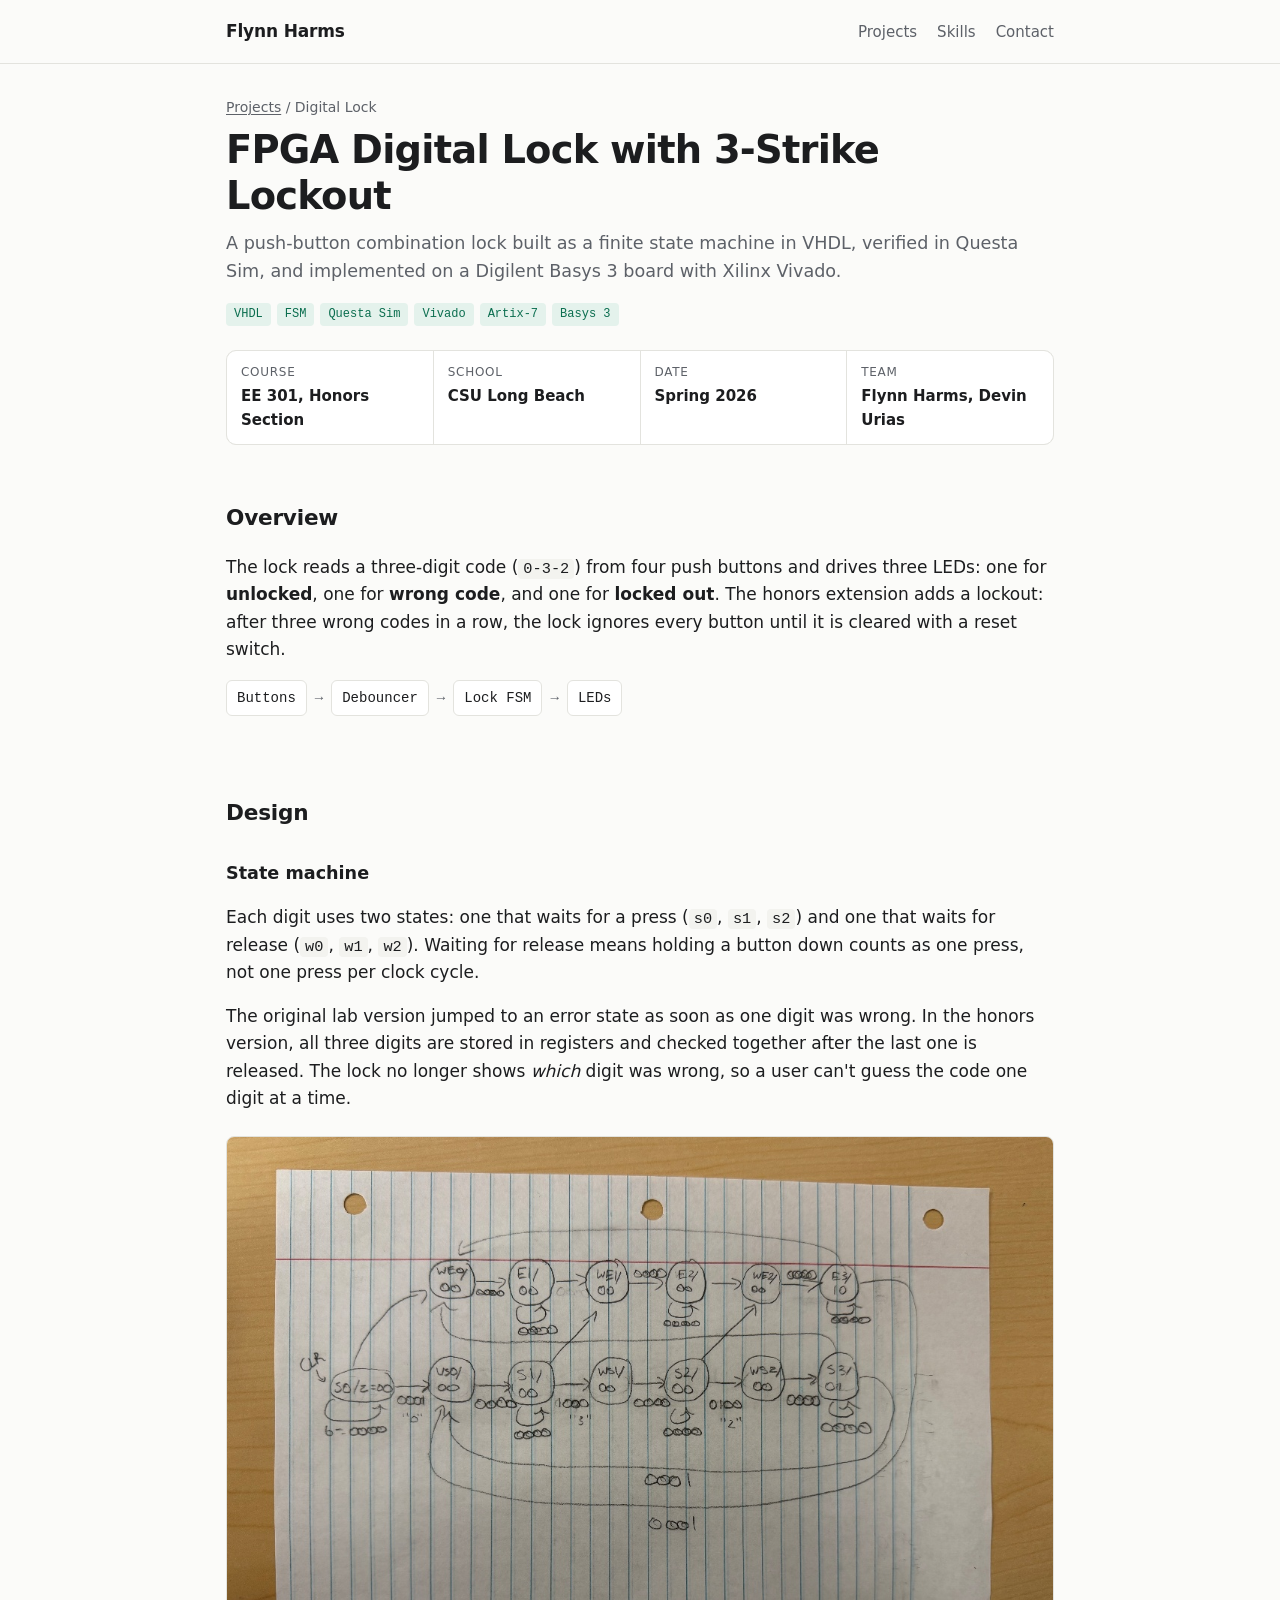
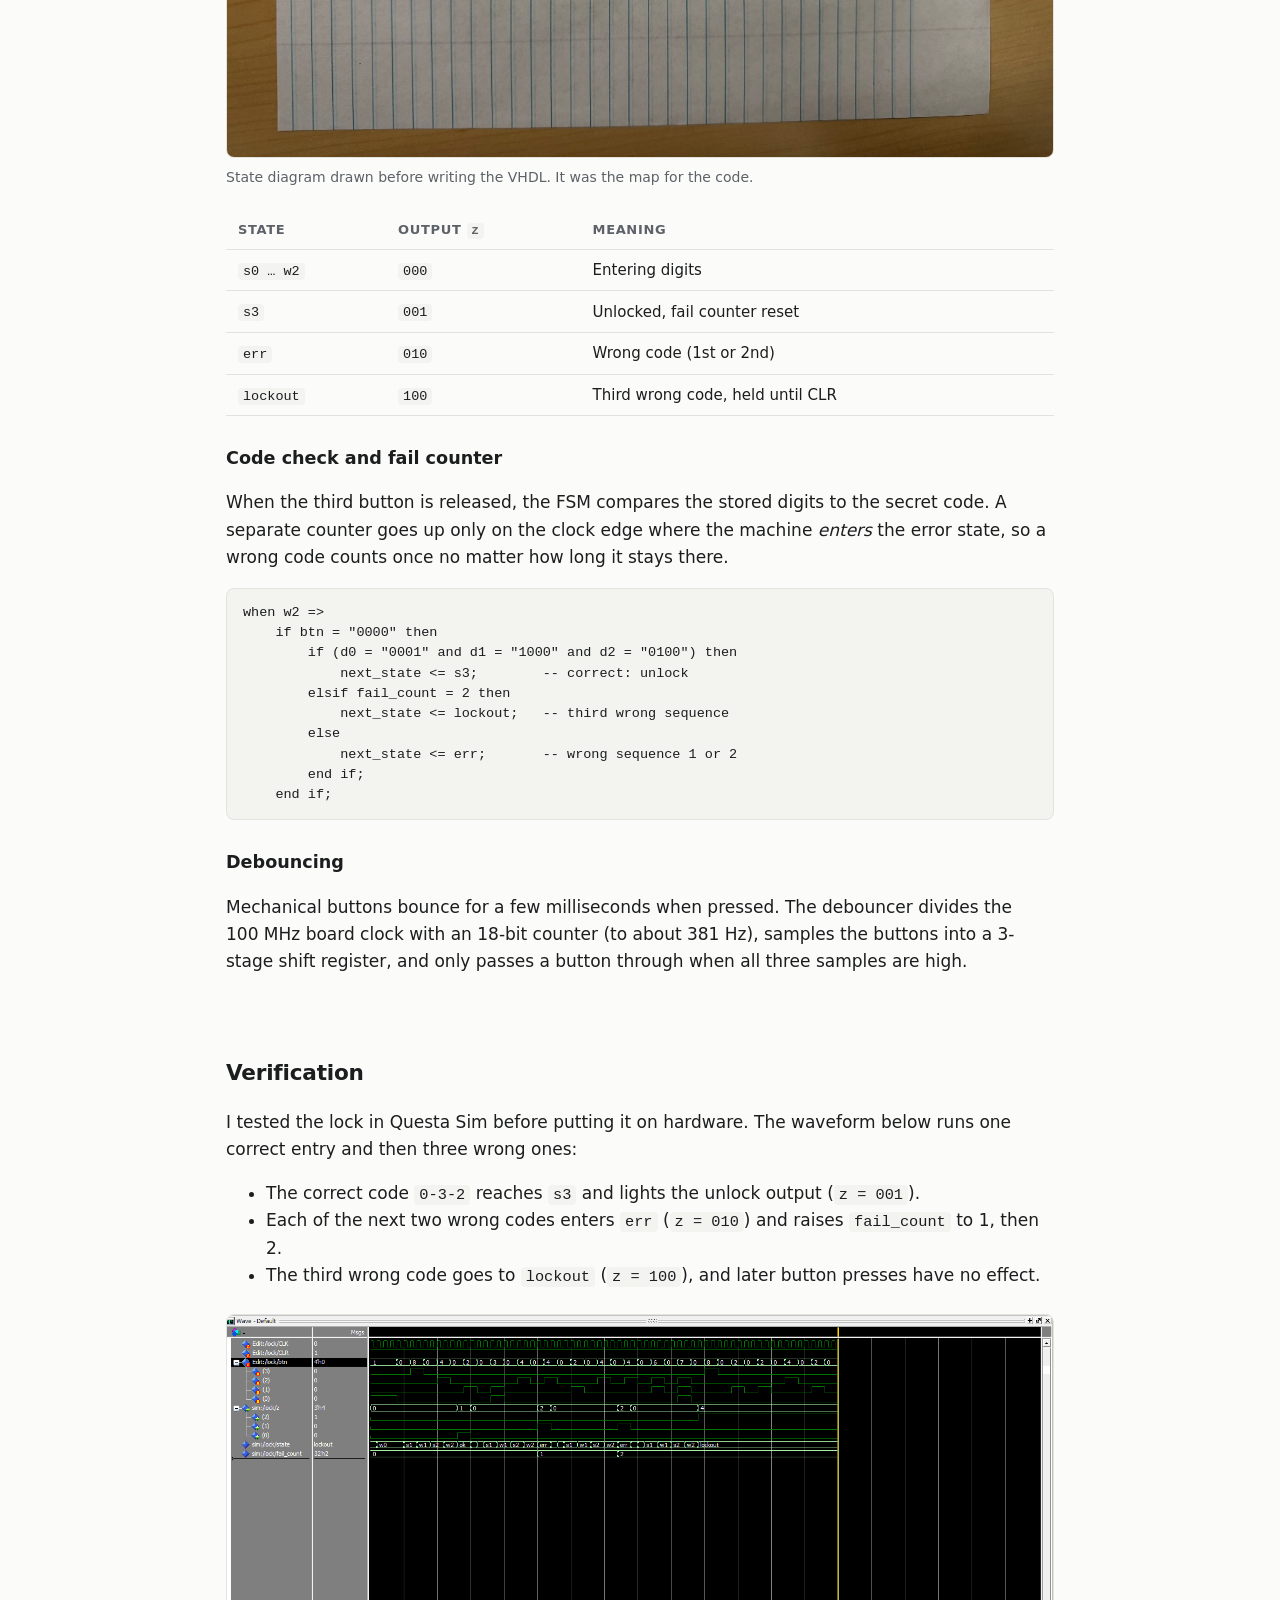
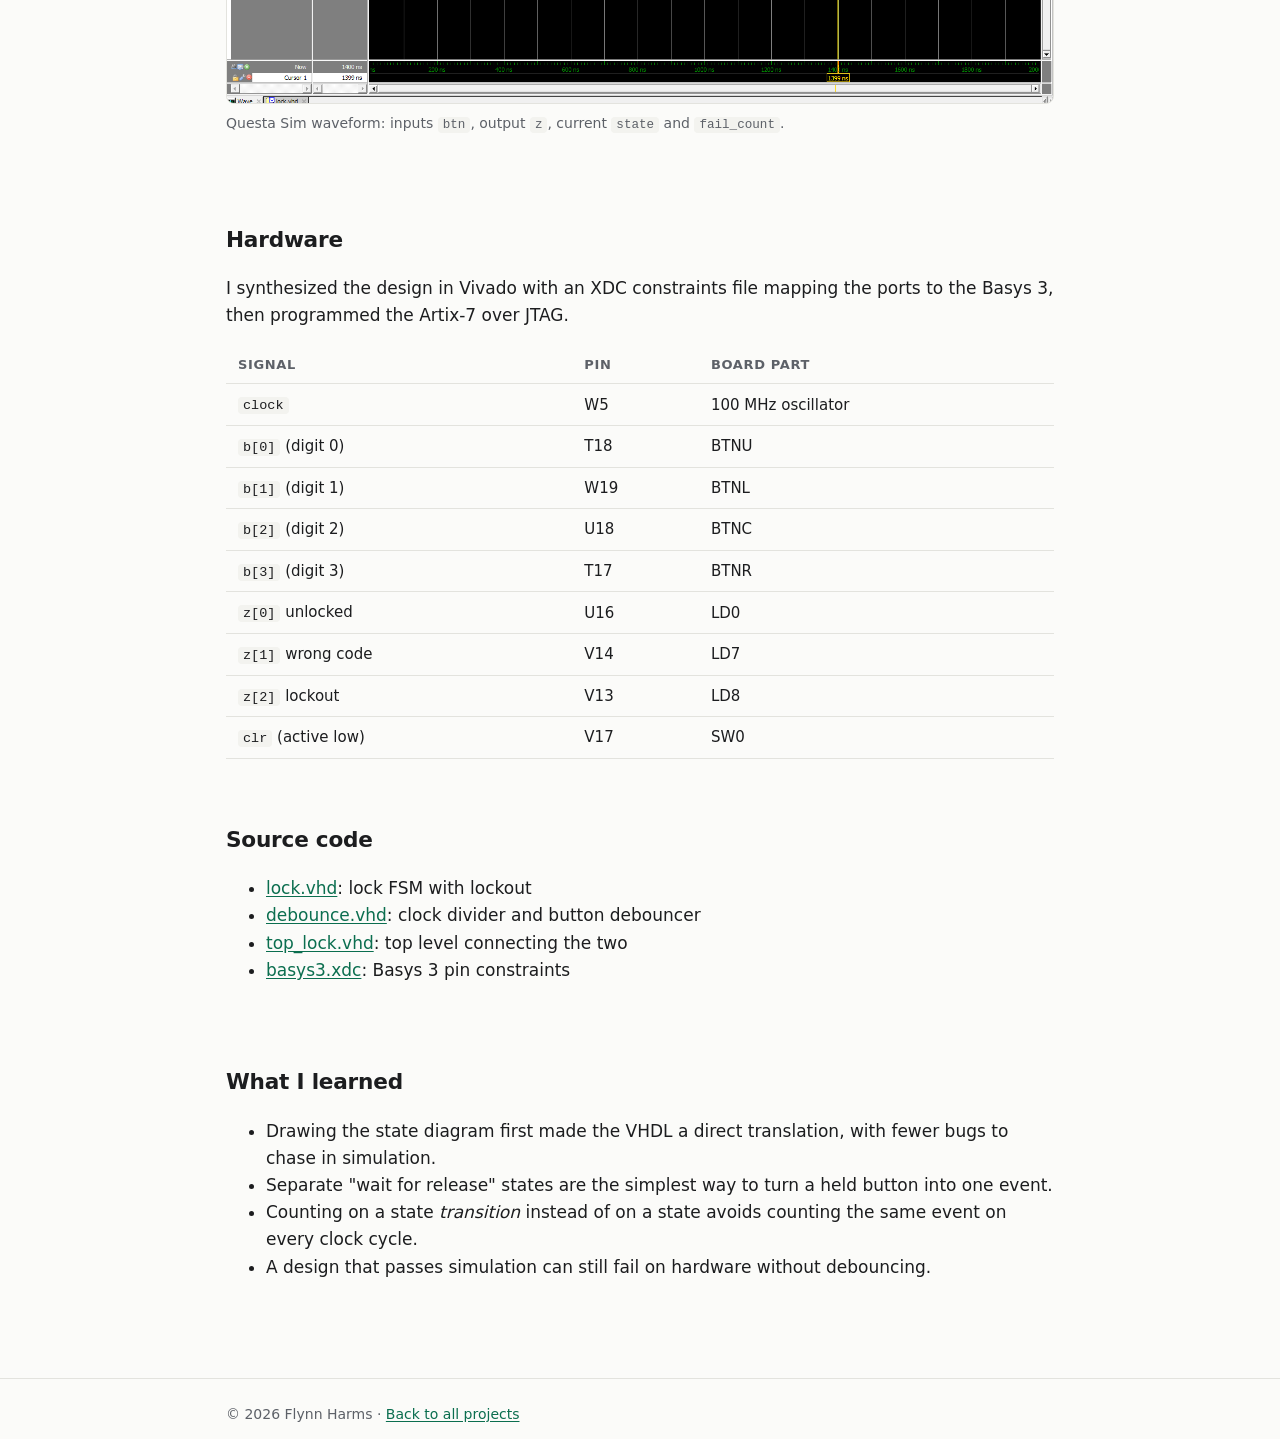
==== projects/digital-lock/index.html @ 10660e9b "Add portfolio site with FPGA digital lock project Static HTML/CSS site for GitHub Pages: home page w" ====
<!doctype html>
<html lang="en">
<head>
  <meta charset="utf-8">
  <meta name="viewport" content="width=device-width, initial-scale=1">
  <title>FPGA Digital Lock | Flynn Harms</title>
  <meta name="description" content="A VHDL combination-lock state machine with a three-strike lockout, simulated in Questa Sim and implemented on a Basys 3 Artix-7 FPGA.">
  <link rel="stylesheet" href="../../assets/style.css">
</head>
<body>
  <header class="site-header">
    <div class="wrap">
      <a class="brand" href="../../">Flynn Harms</a>
      <nav class="nav">
        <a href="../../#projects">Projects</a>
        <a href="../../#skills">Skills</a>
        <a href="../../#contact">Contact</a>
      </nav>
    </div>
  </header>

  <main class="wrap">
    <p class="breadcrumb"><a href="../../#projects">Projects</a> / Digital Lock</p>
    <h1 class="project-title">FPGA Digital Lock with 3-Strike Lockout</h1>
    <p class="lede">
      A push-button combination lock built as a finite state machine in VHDL,
      verified in Questa Sim, and implemented on a Digilent Basys 3 board with Xilinx Vivado.
    </p>
    <ul class="tags">
      <li>VHDL</li><li>FSM</li><li>Questa Sim</li><li>Vivado</li><li>Artix-7</li><li>Basys 3</li>
    </ul>

    <dl class="facts">
      <div><dt>Course</dt><dd>EE 301, Honors Section</dd></div>
      <div><dt>School</dt><dd>CSU Long Beach</dd></div>
      <div><dt>Date</dt><dd>Spring 2026</dd></div>
      <div><dt>Team</dt><dd>Flynn Harms, Devin Urias</dd></div>
    </dl>

    <section>
      <h2>Overview</h2>
      <p>
        The lock reads a three-digit code (<code>0-3-2</code>) from four push buttons and drives three
        LEDs: one for <strong>unlocked</strong>, one for <strong>wrong code</strong>, and one for
        <strong>locked out</strong>. The honors extension adds a lockout: after three wrong codes in a row,
        the lock ignores every button until it is cleared with a reset switch.
      </p>
      <div class="flow">
        <span>Buttons</span><i>→</i><span>Debouncer</span><i>→</i><span>Lock FSM</span><i>→</i><span>LEDs</span>
      </div>
    </section>

    <section>
      <h2>Design</h2>

      <h3>State machine</h3>
      <p>
        Each digit uses two states: one that waits for a press (<code>s0</code>, <code>s1</code>, <code>s2</code>)
        and one that waits for release (<code>w0</code>, <code>w1</code>, <code>w2</code>). Waiting for release
        means holding a button down counts as one press, not one press per clock cycle.
      </p>
      <p>
        The original lab version jumped to an error state as soon as one digit was wrong. In the honors
        version, all three digits are stored in registers and checked together after the last one is released.
        The lock no longer shows <em>which</em> digit was wrong, so a user can't guess the code one digit at a time.
      </p>
      <figure>
        <img src="img/state-diagram.jpg" alt="Hand-drawn state diagram of the digital lock" loading="lazy">
        <figcaption>State diagram drawn before writing the VHDL. It was the map for the code.</figcaption>
      </figure>

      <div class="scroll-x">
        <table>
          <thead><tr><th>State</th><th>Output <code>z</code></th><th>Meaning</th></tr></thead>
          <tbody>
            <tr><td><code>s0 … w2</code></td><td><code>000</code></td><td>Entering digits</td></tr>
            <tr><td><code>s3</code></td><td><code>001</code></td><td>Unlocked, fail counter reset</td></tr>
            <tr><td><code>err</code></td><td><code>010</code></td><td>Wrong code (1st or 2nd)</td></tr>
            <tr><td><code>lockout</code></td><td><code>100</code></td><td>Third wrong code, held until CLR</td></tr>
          </tbody>
        </table>
      </div>

      <h3>Code check and fail counter</h3>
      <p>
        When the third button is released, the FSM compares the stored digits to the secret code.
        A separate counter goes up only on the clock edge where the machine <em>enters</em> the error
        state, so a wrong code counts once no matter how long it stays there.
      </p>
<pre><code>when w2 =&gt;
    if btn = "0000" then
        if (d0 = "0001" and d1 = "1000" and d2 = "0100") then
            next_state &lt;= s3;        -- correct: unlock
        elsif fail_count = 2 then
            next_state &lt;= lockout;   -- third wrong sequence
        else
            next_state &lt;= err;       -- wrong sequence 1 or 2
        end if;
    end if;</code></pre>

      <h3>Debouncing</h3>
      <p>
        Mechanical buttons bounce for a few milliseconds when pressed. The debouncer divides the 100&nbsp;MHz
        board clock with an 18-bit counter (to about 381&nbsp;Hz), samples the buttons into a 3-stage shift
        register, and only passes a button through when all three samples are high.
      </p>
    </section>

    <section>
      <h2>Verification</h2>
      <p>
        I tested the lock in Questa Sim before putting it on hardware. The waveform below runs
        one correct entry and then three wrong ones:
      </p>
      <ul>
        <li>The correct code <code>0-3-2</code> reaches <code>s3</code> and lights the unlock output (<code>z = 001</code>).</li>
        <li>Each of the next two wrong codes enters <code>err</code> (<code>z = 010</code>) and raises <code>fail_count</code> to 1, then 2.</li>
        <li>The third wrong code goes to <code>lockout</code> (<code>z = 100</code>), and later button presses have no effect.</li>
      </ul>
      <figure>
        <img src="img/questa-waveform.png" alt="Questa Sim waveform showing state, button inputs, output z and fail_count" loading="lazy">
        <figcaption>Questa Sim waveform: inputs <code>btn</code>, output <code>z</code>, current <code>state</code> and <code>fail_count</code>.</figcaption>
      </figure>
    </section>

    <section>
      <h2>Hardware</h2>
      <p>
        I synthesized the design in Vivado with an XDC constraints file mapping the ports to the Basys 3,
        then programmed the Artix-7 over JTAG.
      </p>
      <div class="scroll-x">
        <table>
          <thead><tr><th>Signal</th><th>Pin</th><th>Board part</th></tr></thead>
          <tbody>
            <tr><td><code>clock</code></td><td>W5</td><td>100 MHz oscillator</td></tr>
            <tr><td><code>b[0]</code> (digit 0)</td><td>T18</td><td>BTNU</td></tr>
            <tr><td><code>b[1]</code> (digit 1)</td><td>W19</td><td>BTNL</td></tr>
            <tr><td><code>b[2]</code> (digit 2)</td><td>U18</td><td>BTNC</td></tr>
            <tr><td><code>b[3]</code> (digit 3)</td><td>T17</td><td>BTNR</td></tr>
            <tr><td><code>z[0]</code> unlocked</td><td>U16</td><td>LD0</td></tr>
            <tr><td><code>z[1]</code> wrong code</td><td>V14</td><td>LD7</td></tr>
            <tr><td><code>z[2]</code> lockout</td><td>V13</td><td>LD8</td></tr>
            <tr><td><code>clr</code> (active low)</td><td>V17</td><td>SW0</td></tr>
          </tbody>
        </table>
      </div>
      <!-- TODO: add a photo or short video of the board running, e.g. img/board.jpg -->
    </section>

    <section>
      <h2>Source code</h2>
      <ul>
        <li><a href="src/lock.vhd">lock.vhd</a>: lock FSM with lockout</li>
        <li><a href="src/debounce.vhd">debounce.vhd</a>: clock divider and button debouncer</li>
        <li><a href="src/top_lock.vhd">top_lock.vhd</a>: top level connecting the two</li>
        <li><a href="src/basys3.xdc">basys3.xdc</a>: Basys 3 pin constraints</li>
      </ul>
    </section>

    <section>
      <h2>What I learned</h2>
      <ul>
        <li>Drawing the state diagram first made the VHDL a direct translation, with fewer bugs to chase in simulation.</li>
        <li>Separate "wait for release" states are the simplest way to turn a held button into one event.</li>
        <li>Counting on a state <em>transition</em> instead of on a state avoids counting the same event on every clock cycle.</li>
        <li>A design that passes simulation can still fail on hardware without debouncing.</li>
      </ul>
    </section>
  </main>

  <footer class="site-footer">
    <div class="wrap">© 2026 Flynn Harms · <a href="../../">Back to all projects</a></div>
  </footer>
</body>
</html>
---- assets/style.css ----
:root {
  --bg: #fbfbf9;
  --surface: #ffffff;
  --text: #1c1d1f;
  --muted: #5d6168;
  --line: #e3e3de;
  --accent: #0b6e4f;
  --accent-soft: #e4f2ec;
  --code-bg: #f3f3ef;
  --mono: ui-monospace, "SFMono-Regular", "JetBrains Mono", Menlo, Consolas, monospace;
  --sans: "Inter", system-ui, -apple-system, "Segoe UI", Roboto, sans-serif;
}

@media (prefers-color-scheme: dark) {
  :root {
    --bg: #121315;
    --surface: #1a1c1f;
    --text: #e8e8e6;
    --muted: #a0a4ab;
    --line: #2c2f33;
    --accent: #4cc79a;
    --accent-soft: #17332a;
    --code-bg: #1e2124;
  }
}

* { box-sizing: border-box; }

html { -webkit-text-size-adjust: 100%; }

body {
  margin: 0;
  background: var(--bg);
  color: var(--text);
  font-family: var(--sans);
  font-size: 17px;
  line-height: 1.6;
}

a { color: var(--accent); text-underline-offset: 2px; }
a:hover { text-decoration-thickness: 2px; }

.wrap { max-width: 860px; margin: 0 auto; padding: 0 16px; }

/* Header / nav */
.site-header { border-bottom: 1px solid var(--line); }
.site-header .wrap {
  display: flex; align-items: center; justify-content: space-between;
  gap: 16px; padding-top: 18px; padding-bottom: 18px; flex-wrap: wrap;
}
.brand { font-weight: 700; color: var(--text); text-decoration: none; letter-spacing: -0.01em; }
.nav { display: flex; gap: 20px; font-size: 15px; }
.nav a { color: var(--muted); text-decoration: none; }
.nav a:hover { color: var(--text); }

/* Hero */
.hero { padding: 64px 0 40px; }
.hero h1 { font-size: clamp(2rem, 5vw, 2.8rem); line-height: 1.15; margin: 0 0 12px; letter-spacing: -0.02em; }
.hero .role { font-size: 1.15rem; color: var(--muted); margin: 0 0 20px; }
.hero p { max-width: 640px; }
.links { display: flex; flex-wrap: wrap; gap: 10px; margin-top: 24px; }
.btn {
  display: inline-block; padding: 8px 16px; border: 1px solid var(--line);
  border-radius: 6px; text-decoration: none; color: var(--text); font-size: 15px;
  background: var(--surface);
}
.btn:hover { border-color: var(--accent); color: var(--accent); }
.btn.primary { background: var(--accent); border-color: var(--accent); color: var(--bg); }
.btn.primary:hover { opacity: 0.9; color: var(--bg); }

section { padding: 32px 0; }
h2 { font-size: 1.35rem; margin: 0 0 18px; letter-spacing: -0.01em; }
h3 { font-size: 1.1rem; margin: 28px 0 8px; }

/* Project cards */
.cards { display: grid; gap: 16px; grid-template-columns: repeat(auto-fill, minmax(260px, 1fr)); }
.card {
  display: flex; flex-direction: column; background: var(--surface);
  border: 1px solid var(--line); border-radius: 10px; overflow: hidden;
  text-decoration: none; color: var(--text); transition: border-color .15s;
}
.card:hover { border-color: var(--accent); }
.card img { width: 100%; aspect-ratio: 16 / 9; object-fit: cover; object-position: left top; background: #000; display: block; }
.card .body { padding: 16px; }
.card h3 { margin: 0 0 6px; }
.card p { margin: 0 0 12px; color: var(--muted); font-size: 15px; }
.card.placeholder { border-style: dashed; justify-content: center; min-height: 200px; }
.card.placeholder .body { text-align: center; color: var(--muted); }

.tags { display: flex; flex-wrap: wrap; gap: 6px; padding: 0; margin: 0; list-style: none; }
.tags li {
  font-family: var(--mono); font-size: 12px; padding: 2px 8px;
  border-radius: 4px; background: var(--accent-soft); color: var(--accent);
}

/* Skills */
.skills { display: grid; gap: 16px; grid-template-columns: repeat(auto-fill, minmax(220px, 1fr)); }
.skills h3 { margin: 0 0 6px; font-size: 0.95rem; text-transform: uppercase; letter-spacing: 0.06em; color: var(--muted); }
.skills ul { margin: 0; padding-left: 18px; }

/* Project page */
.breadcrumb { font-size: 14px; color: var(--muted); margin: 32px 0 8px; }
.breadcrumb a { color: var(--muted); }
.project-title { font-size: clamp(1.8rem, 4.5vw, 2.4rem); line-height: 1.2; margin: 0 0 10px; letter-spacing: -0.02em; }
.lede { font-size: 1.1rem; color: var(--muted); margin: 0 0 18px; }

.facts {
  display: grid; grid-template-columns: repeat(auto-fit, minmax(170px, 1fr));
  gap: 1px; background: var(--line); border: 1px solid var(--line);
  border-radius: 10px; overflow: hidden; margin: 24px 0;
}
.facts div { background: var(--surface); padding: 12px 14px; }
.facts dt { font-size: 12px; text-transform: uppercase; letter-spacing: 0.06em; color: var(--muted); }
.facts dd { margin: 2px 0 0; font-weight: 600; font-size: 15px; }

figure { margin: 24px 0; }
figure img { width: 100%; height: auto; border: 1px solid var(--line); border-radius: 8px; display: block; }
figcaption { font-size: 14px; color: var(--muted); margin-top: 8px; }

.scroll-x { overflow-x: auto; }
table { border-collapse: collapse; width: 100%; font-size: 15px; }
th, td { text-align: left; padding: 8px 12px; border-bottom: 1px solid var(--line); white-space: nowrap; }
th { font-size: 13px; text-transform: uppercase; letter-spacing: 0.05em; color: var(--muted); font-weight: 600; }
td code { font-family: var(--mono); }

code { font-family: var(--mono); font-size: 0.9em; background: var(--code-bg); padding: 1px 5px; border-radius: 4px; }
pre {
  font-family: var(--mono); font-size: 13.5px; line-height: 1.5;
  background: var(--code-bg); border: 1px solid var(--line); border-radius: 8px;
  padding: 14px 16px; overflow-x: auto;
}
pre code { background: none; padding: 0; font-size: inherit; }

.flow { display: flex; flex-wrap: wrap; align-items: center; gap: 8px; font-family: var(--mono); font-size: 14px; margin: 16px 0; }
.flow span { padding: 6px 10px; border: 1px solid var(--line); border-radius: 6px; background: var(--surface); }
.flow i { font-style: normal; color: var(--muted); }

.site-footer { border-top: 1px solid var(--line); margin-top: 48px; padding: 24px 0; font-size: 14px; color: var(--muted); }
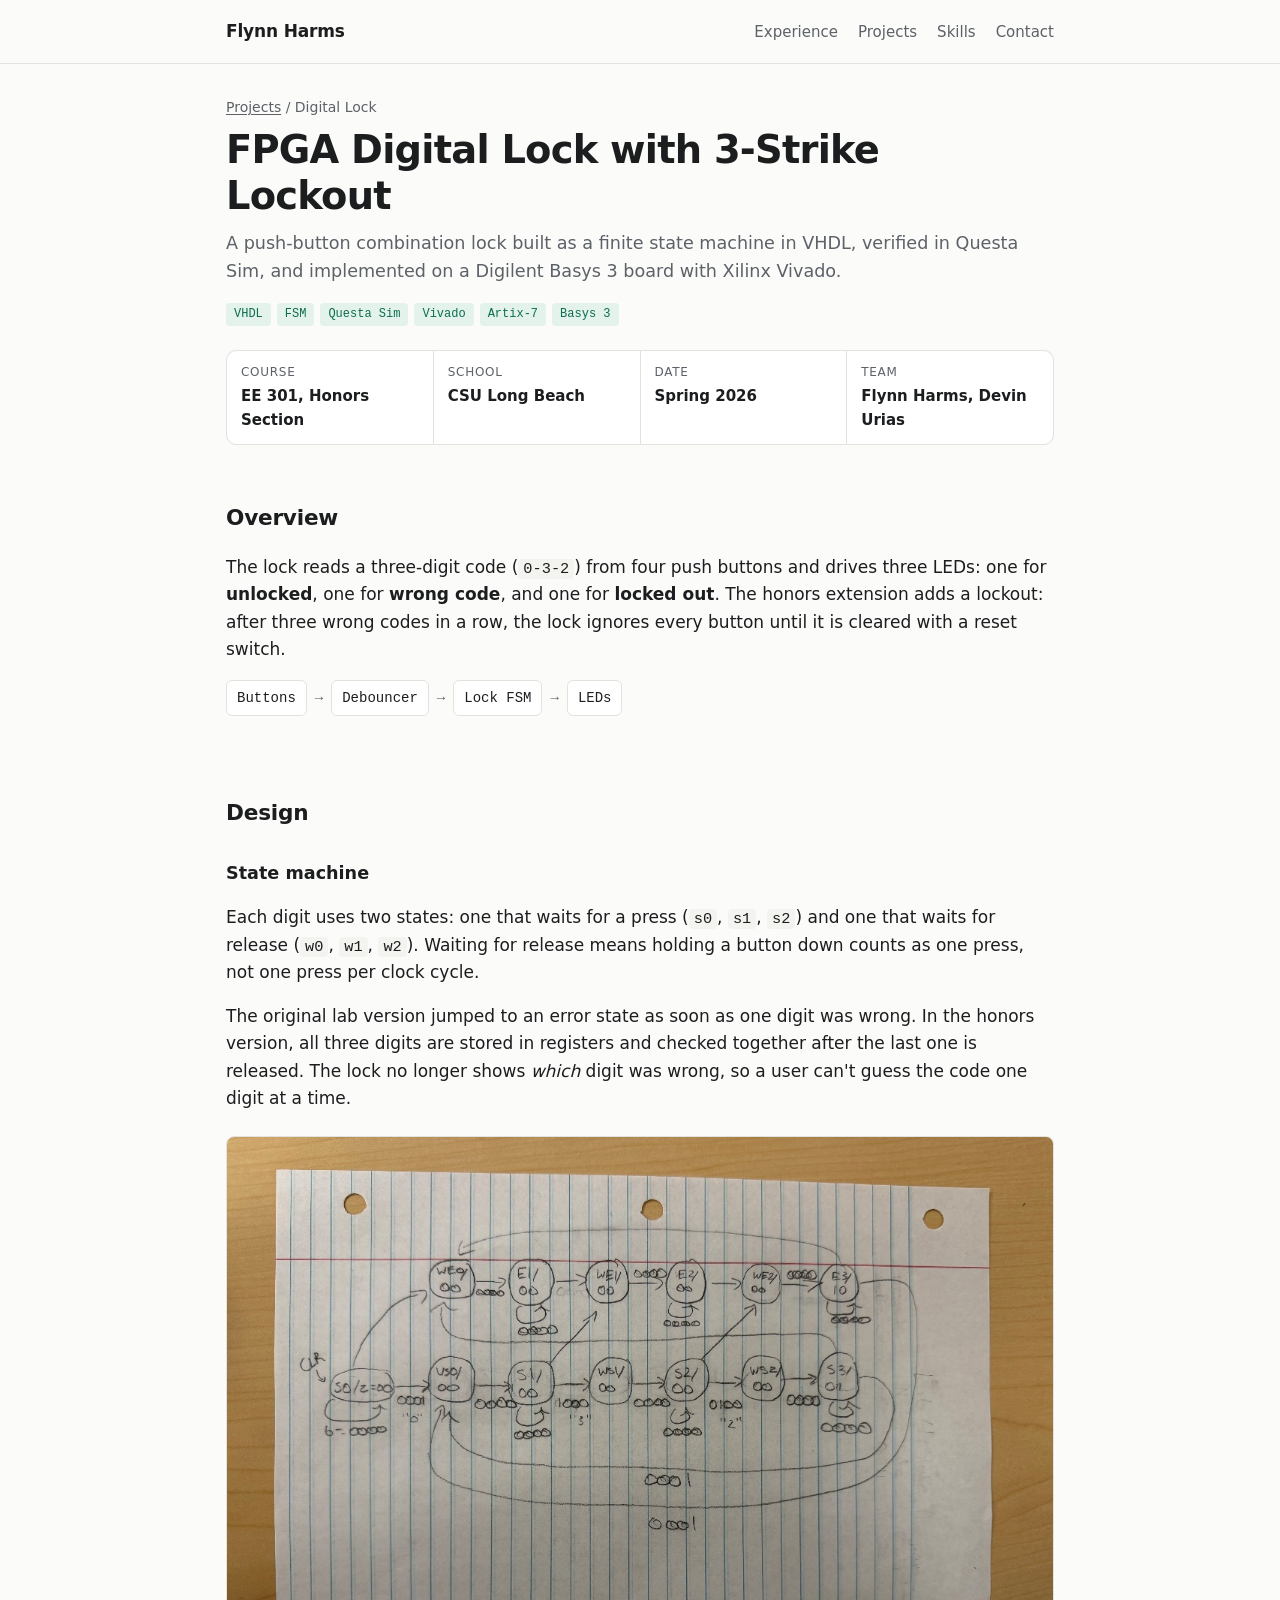
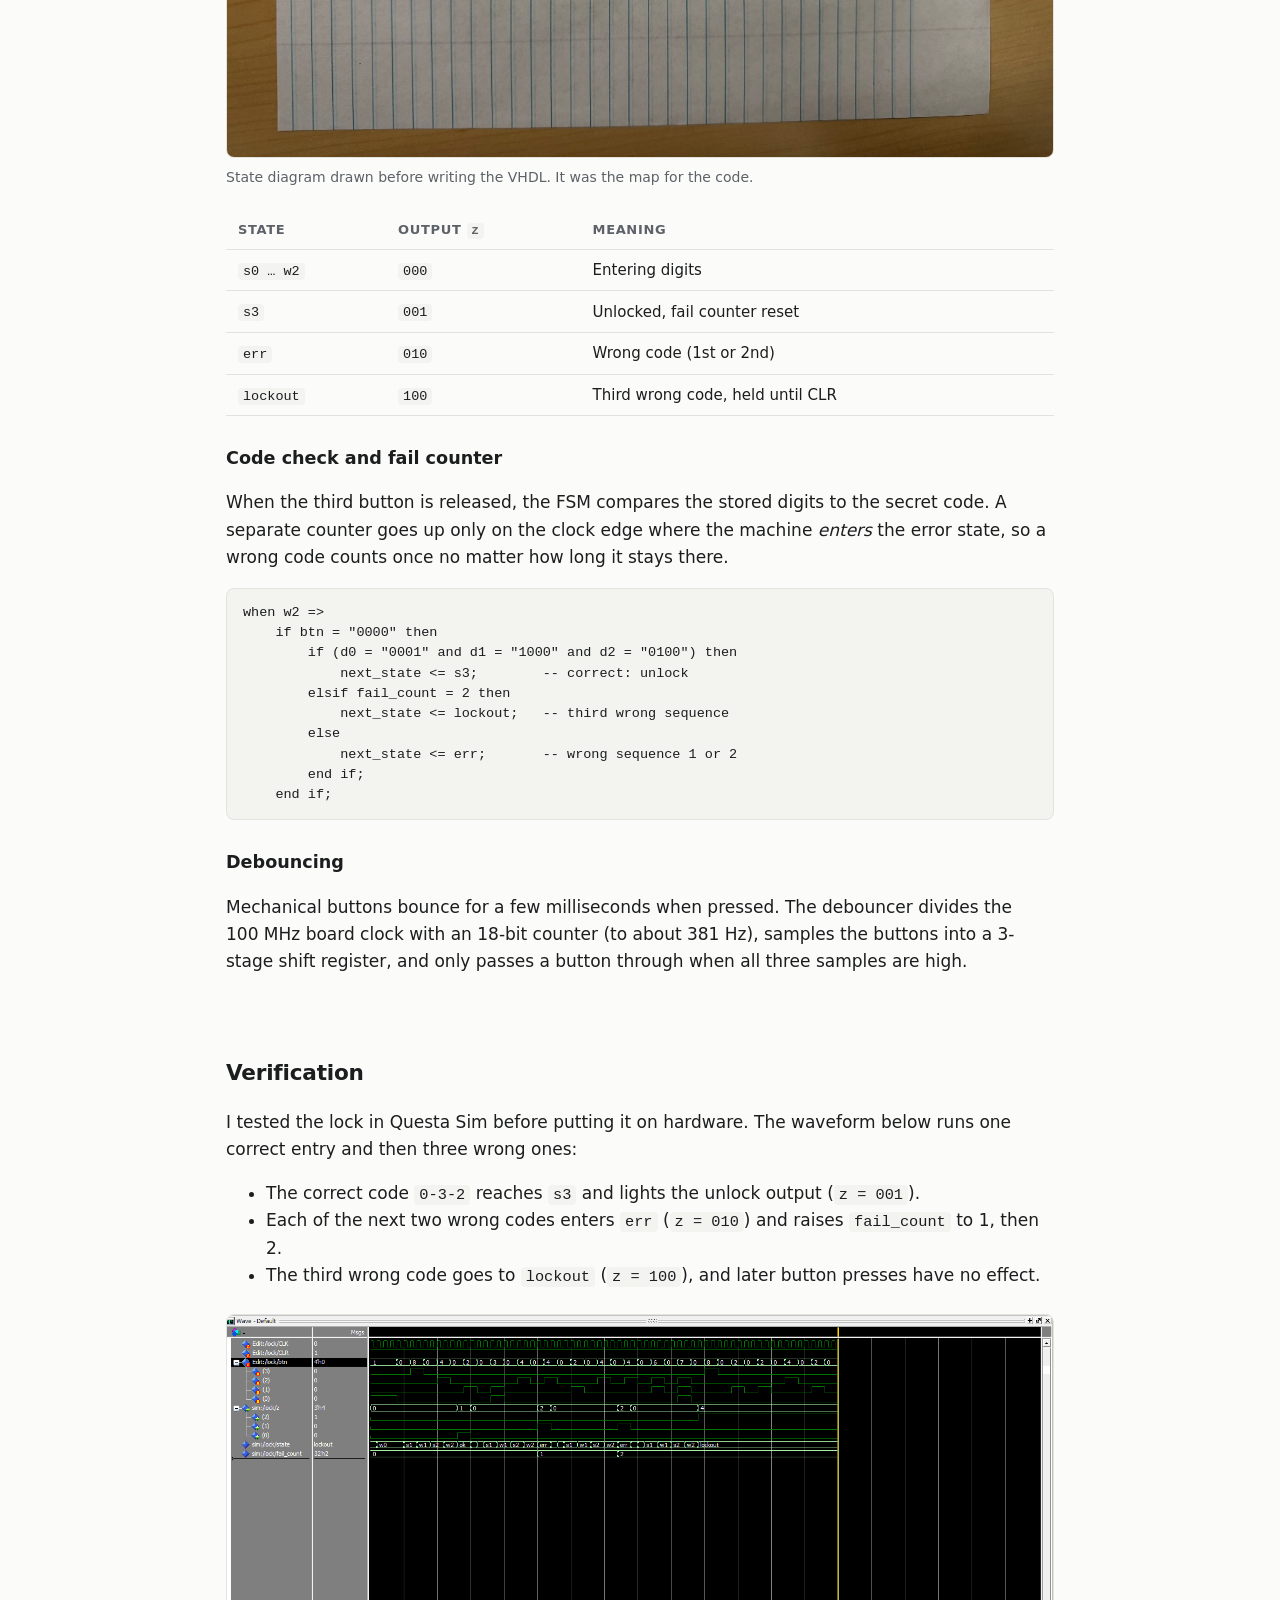
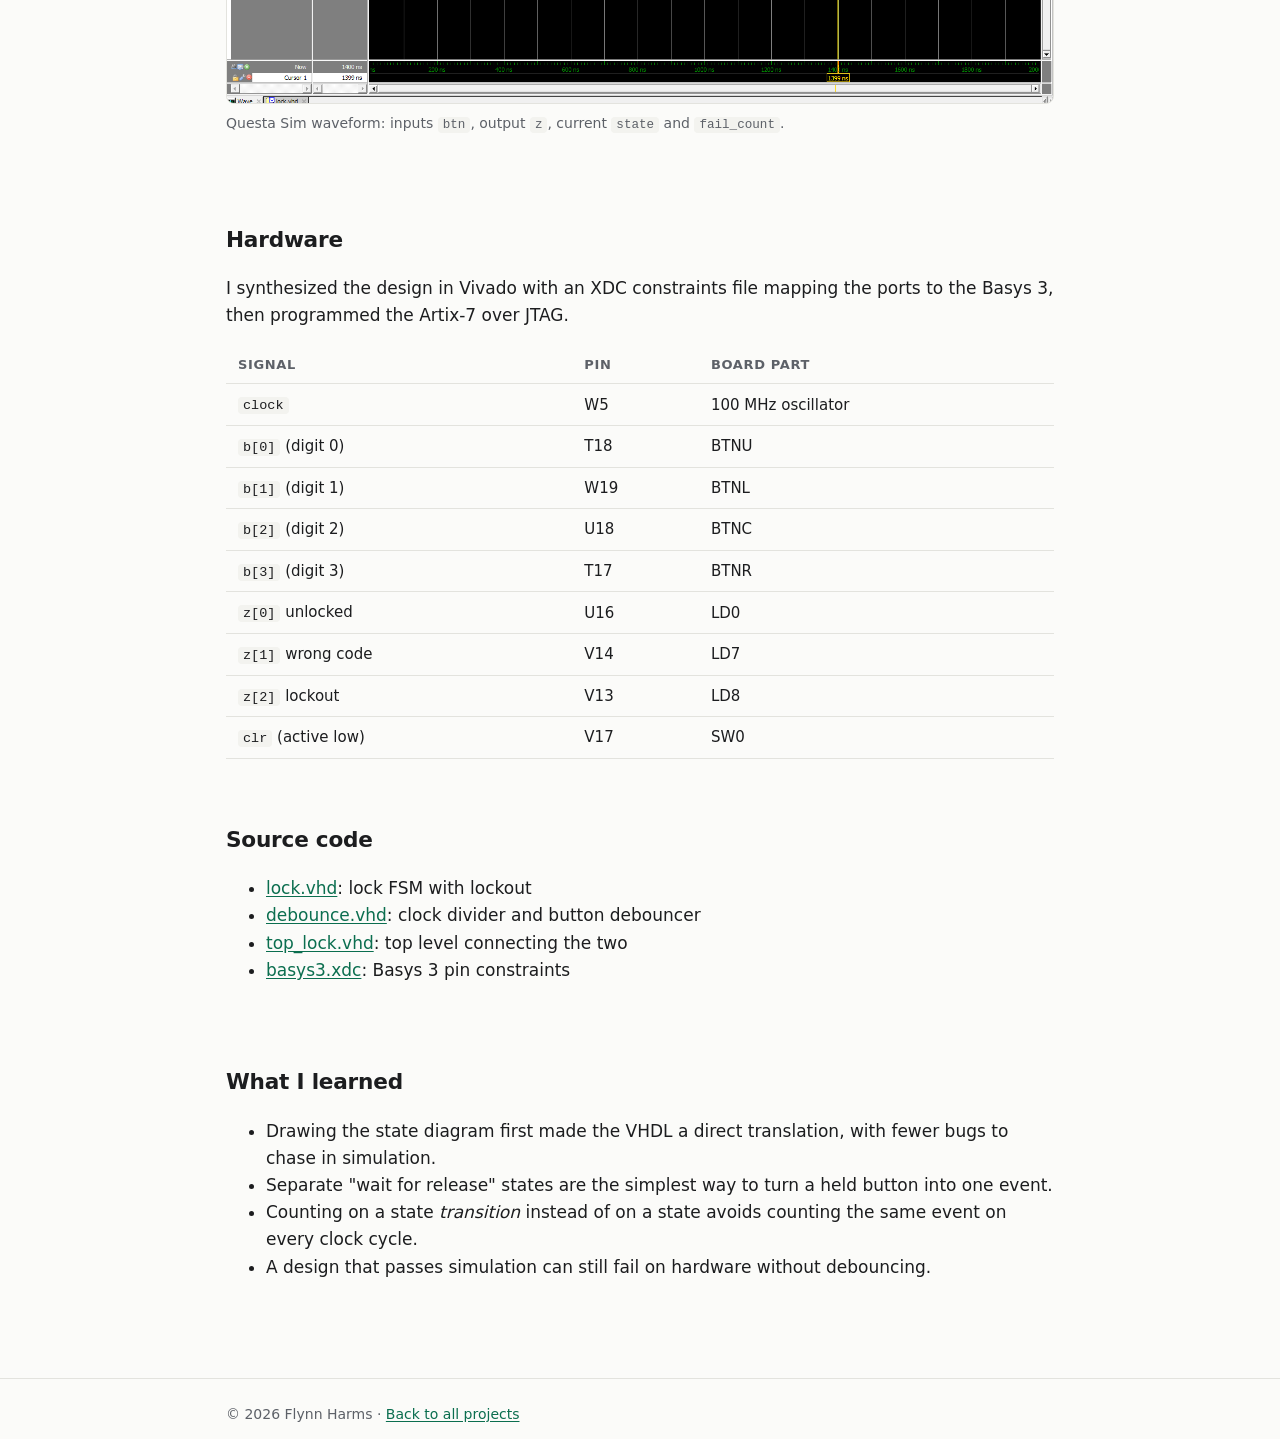
==== commit f2965a1f: "Add resume details: experience, education, skills, capstone Adds the resume PDF, an Experience secti" ====
--- a/projects/digital-lock/index.html
+++ b/projects/digital-lock/index.html
@@ -12,6 +12,7 @@
     <div class="wrap">
       <a class="brand" href="../../">Flynn Harms</a>
       <nav class="nav">
+        <a href="../../#experience">Experience</a>
         <a href="../../#projects">Projects</a>
         <a href="../../#skills">Skills</a>
         <a href="../../#contact">Contact</a>
--- a/assets/style.css
+++ b/assets/style.css
@@ -136,3 +136,23 @@
 .flow i { font-style: normal; color: var(--muted); }
 
 .site-footer { border-top: 1px solid var(--line); margin-top: 48px; padding: 24px 0; font-size: 14px; color: var(--muted); }
+
+/* Hero quick facts */
+.highlights { display: flex; flex-wrap: wrap; gap: 8px 20px; padding: 0; margin: 0 0 4px; list-style: none; font-size: 15px; color: var(--muted); }
+.highlights strong { color: var(--text); }
+
+/* Experience timeline */
+.jobs { display: grid; gap: 28px; }
+.job header { display: flex; flex-wrap: wrap; justify-content: space-between; gap: 4px 16px; }
+.job h3 { margin: 0; }
+.job .org { margin: 2px 0 8px; color: var(--muted); }
+.job .when { font-size: 14px; color: var(--muted); font-family: var(--mono); white-space: nowrap; }
+.job ul { margin: 0; padding-left: 18px; }
+.job li + li { margin-top: 4px; }
+
+.card .status { font-family: var(--mono); font-size: 12px; color: var(--muted); margin: 0 0 6px; text-transform: uppercase; letter-spacing: 0.05em; }
+.card.static { cursor: default; }
+.card.static:hover { border-color: var(--line); }
+
+.edu p { margin: 0 0 4px; }
+.edu .muted { color: var(--muted); }
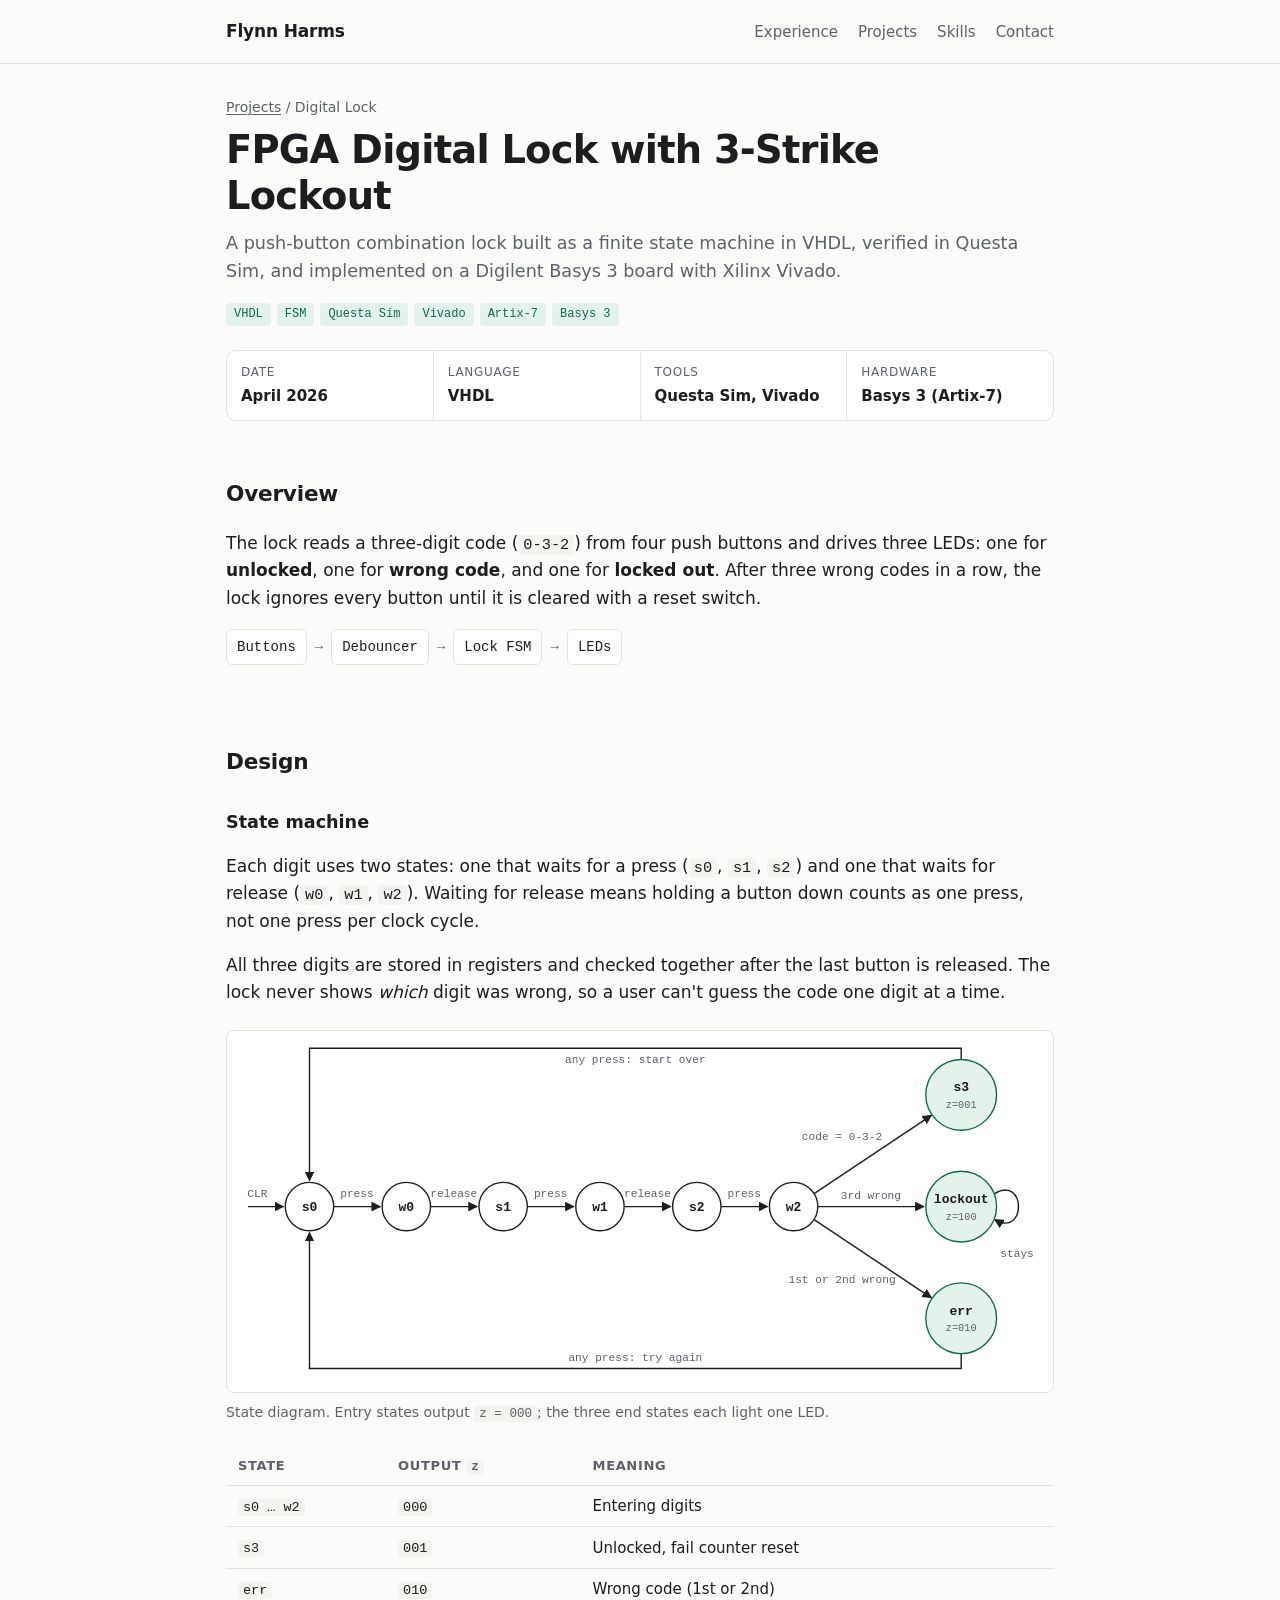
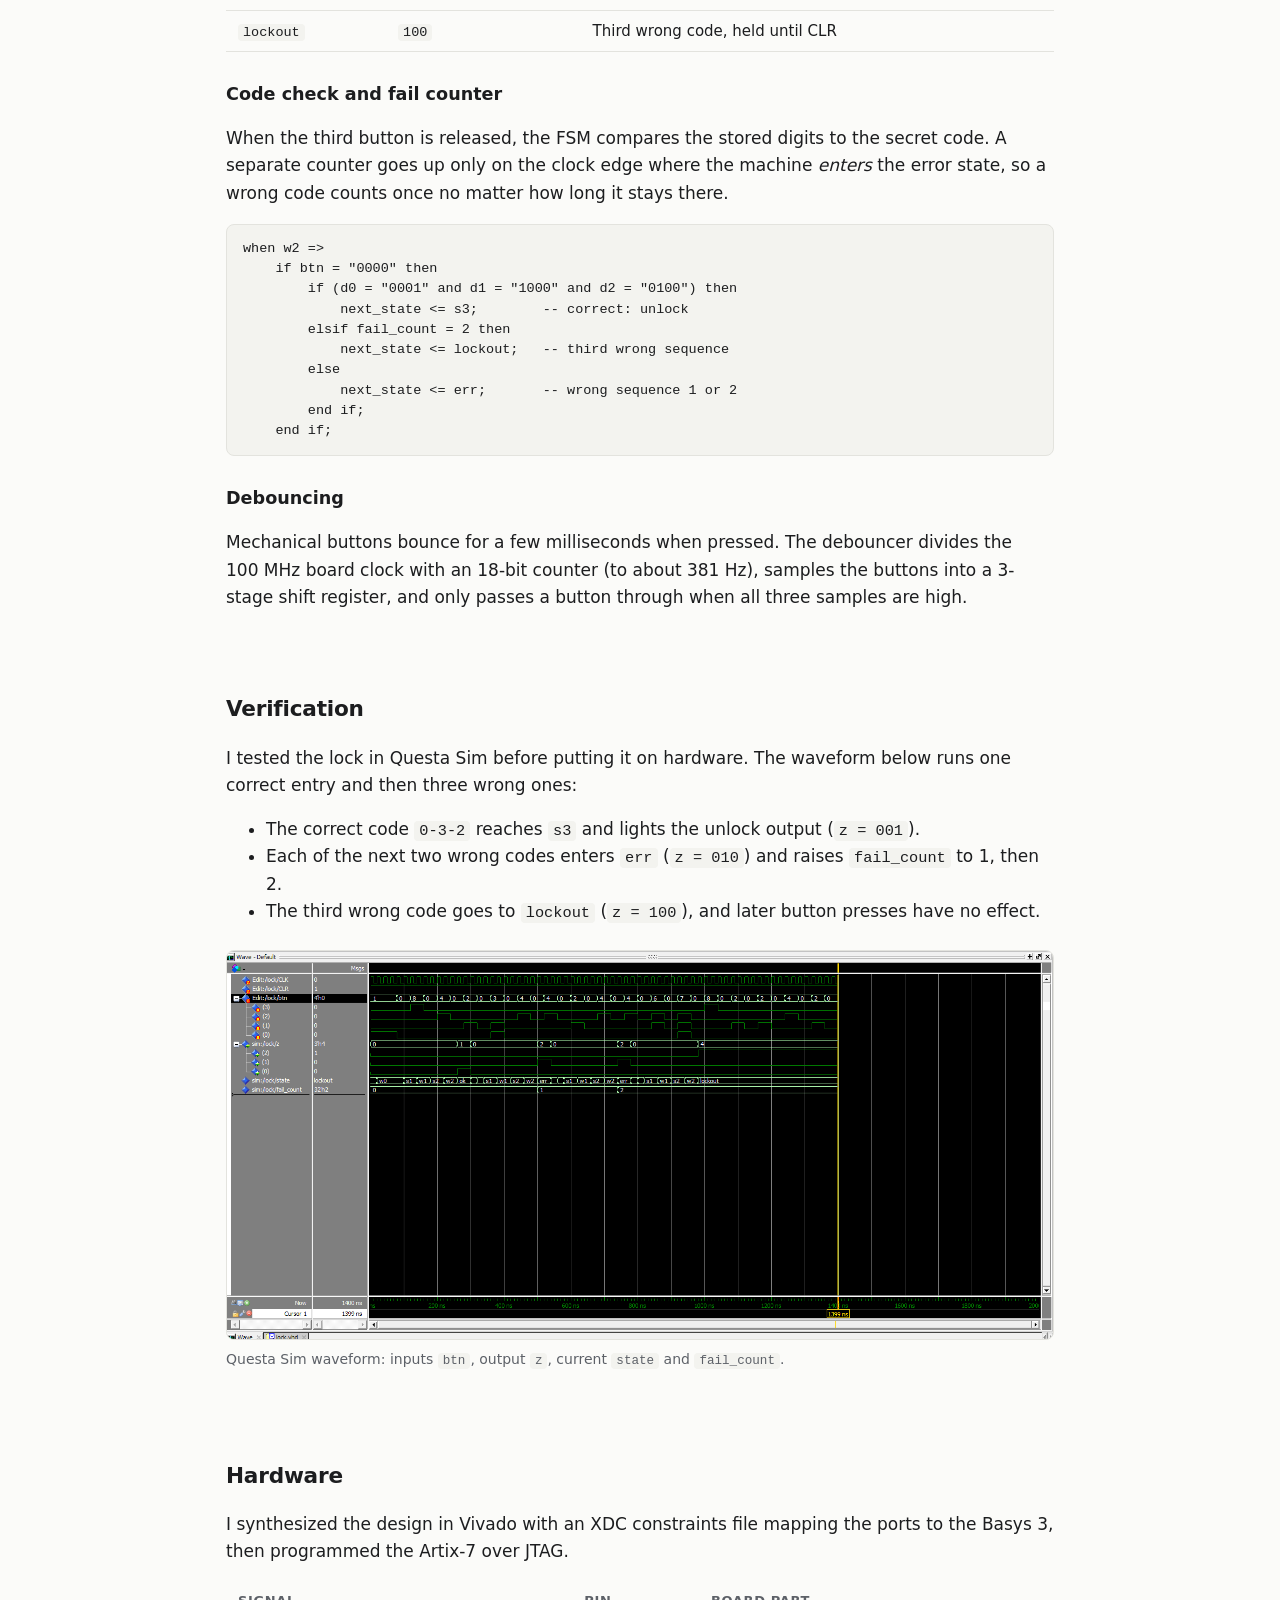
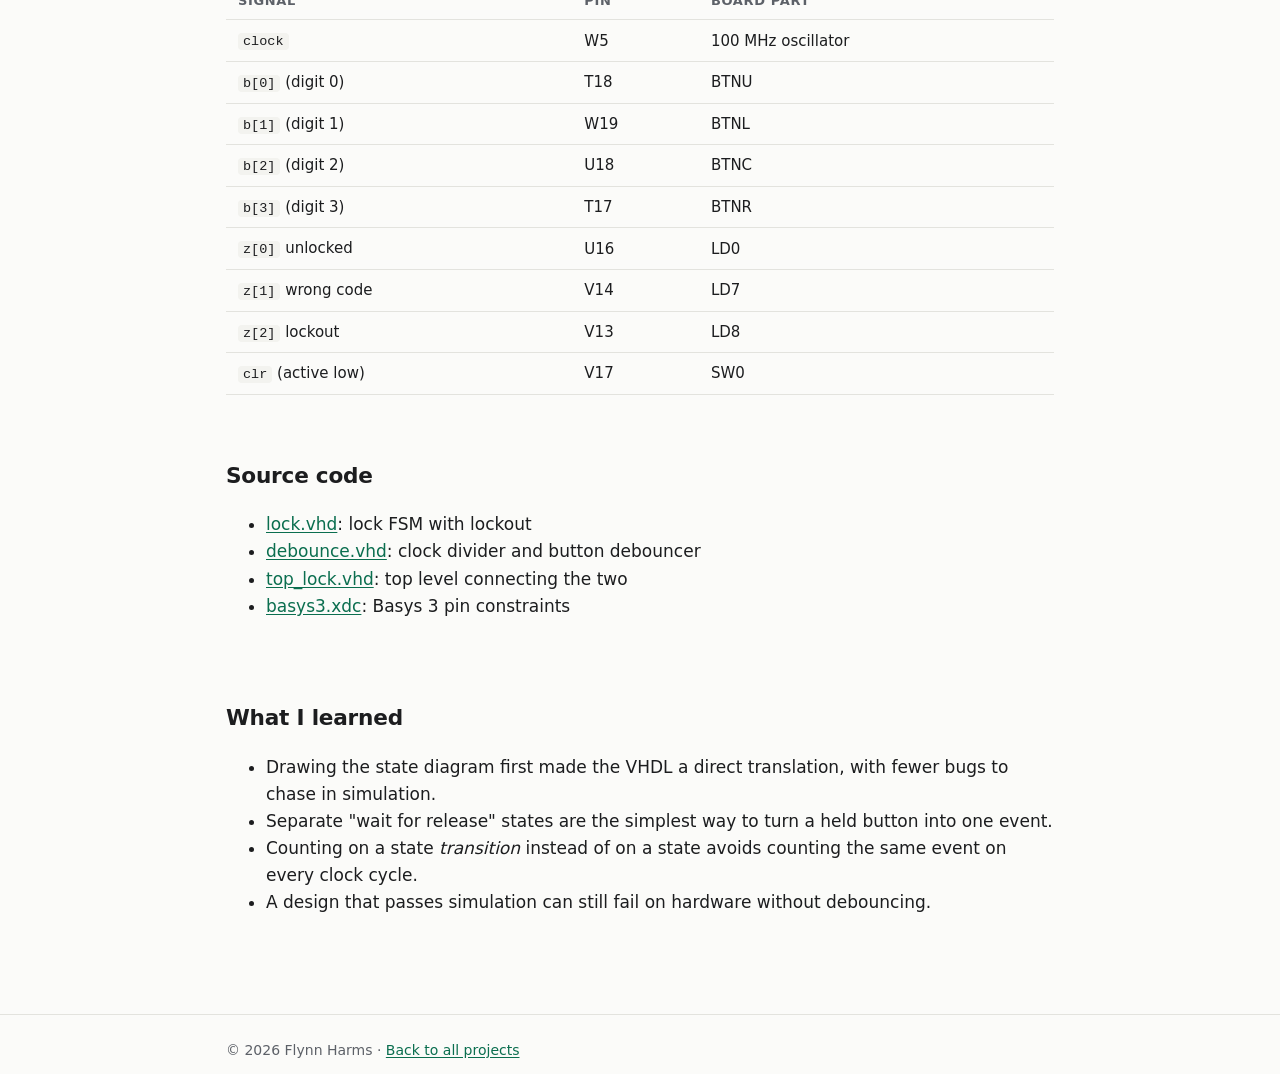
==== commit ab3f8159: "Present digital lock as a personal project Remove course, school, honors and team references from th" ====
--- a/projects/digital-lock/index.html
+++ b/projects/digital-lock/index.html
@@ -32,10 +32,10 @@
     </ul>
 
     <dl class="facts">
-      <div><dt>Course</dt><dd>EE 301, Honors Section</dd></div>
-      <div><dt>School</dt><dd>CSU Long Beach</dd></div>
-      <div><dt>Date</dt><dd>Spring 2026</dd></div>
-      <div><dt>Team</dt><dd>Flynn Harms, Devin Urias</dd></div>
+      <div><dt>Date</dt><dd>April 2026</dd></div>
+      <div><dt>Language</dt><dd>VHDL</dd></div>
+      <div><dt>Tools</dt><dd>Questa Sim, Vivado</dd></div>
+      <div><dt>Hardware</dt><dd>Basys 3 (Artix-7)</dd></div>
     </dl>
 
     <section>
@@ -43,8 +43,8 @@
       <p>
         The lock reads a three-digit code (<code>0-3-2</code>) from four push buttons and drives three
         LEDs: one for <strong>unlocked</strong>, one for <strong>wrong code</strong>, and one for
-        <strong>locked out</strong>. The honors extension adds a lockout: after three wrong codes in a row,
-        the lock ignores every button until it is cleared with a reset switch.
+        <strong>locked out</strong>. After three wrong codes in a row, the lock ignores every button
+        until it is cleared with a reset switch.
       </p>
       <div class="flow">
         <span>Buttons</span><i>→</i><span>Debouncer</span><i>→</i><span>Lock FSM</span><i>→</i><span>LEDs</span>
@@ -61,13 +61,55 @@
         means holding a button down counts as one press, not one press per clock cycle.
       </p>
       <p>
-        The original lab version jumped to an error state as soon as one digit was wrong. In the honors
-        version, all three digits are stored in registers and checked together after the last one is released.
-        The lock no longer shows <em>which</em> digit was wrong, so a user can't guess the code one digit at a time.
+        All three digits are stored in registers and checked together after the last button is released.
+        The lock never shows <em>which</em> digit was wrong, so a user can't guess the code one digit at a time.
       </p>
       <figure>
-        <img src="img/state-diagram.jpg" alt="Hand-drawn state diagram of the digital lock" loading="lazy">
-        <figcaption>State diagram drawn before writing the VHDL. It was the map for the code.</figcaption>
+        <svg class="fsm" viewBox="0 0 870 370" role="img" aria-labelledby="fsm-title">
+          <title id="fsm-title">State diagram of the lock: s0, w0, s1, w1, s2 and w2 in a chain, then unlocked, error or lockout</title>
+          <defs>
+            <marker id="arrow" viewBox="0 0 10 10" refX="9" refY="5" markerWidth="7" markerHeight="7" orient="auto-start-reverse">
+              <path d="M0,0 L10,5 L0,10 z" fill="currentColor"/>
+            </marker>
+          </defs>
+          <g class="edges" marker-end="url(#arrow)">
+            <path d="M14,180 H52"/>
+            <path d="M106,180 H156"/><path d="M210,180 H260"/><path d="M314,180 H364"/>
+            <path d="M418,180 H468"/><path d="M522,180 H572"/>
+            <path d="M622,166 L748,82"/>
+            <path d="M626,180 H740"/>
+            <path d="M622,194 L748,278"/>
+            <path d="M780,22 V10 H80 V152"/>
+            <path d="M780,338 V354 H80 V208"/>
+            <path d="M816,166 C850,146 850,214 816,194"/>
+          </g>
+          <g class="labels">
+            <text x="24" y="170">CLR</text>
+            <text x="131" y="170">press</text><text x="235" y="170">release</text>
+            <text x="339" y="170">press</text><text x="443" y="170">release</text>
+            <text x="547" y="170">press</text>
+            <text x="652" y="108" text-anchor="start">code = 0-3-2</text>
+            <text x="683" y="172">3rd wrong</text>
+            <text x="652" y="262" text-anchor="start">1st or 2nd wrong</text>
+            <text x="430" y="26">any press: start over</text>
+            <text x="430" y="346">any press: try again</text>
+            <text x="840" y="234">stays</text>
+          </g>
+          <g class="nodes">
+            <circle cx="80" cy="180" r="26"/><circle cx="184" cy="180" r="26"/><circle cx="288" cy="180" r="26"/>
+            <circle cx="392" cy="180" r="26"/><circle cx="496" cy="180" r="26"/><circle cx="600" cy="180" r="26"/>
+            <circle class="out" cx="780" cy="60" r="38"/><circle class="out" cx="780" cy="180" r="38"/><circle class="out" cx="780" cy="300" r="38"/>
+          </g>
+          <g class="names">
+            <text x="80" y="185">s0</text><text x="184" y="185">w0</text><text x="288" y="185">s1</text>
+            <text x="392" y="185">w1</text><text x="496" y="185">s2</text><text x="600" y="185">w2</text>
+            <text x="780" y="56">s3</text><text x="780" y="176">lockout</text><text x="780" y="296">err</text>
+          </g>
+          <g class="outputs">
+            <text x="780" y="74">z=001</text><text x="780" y="194">z=100</text><text x="780" y="314">z=010</text>
+          </g>
+        </svg>
+        <figcaption>State diagram. Entry states output <code>z = 000</code>; the three end states each light one LED.</figcaption>
       </figure>
 
       <div class="scroll-x">
--- a/assets/style.css
+++ b/assets/style.css
@@ -156,3 +156,13 @@
 
 .edu p { margin: 0 0 4px; }
 .edu .muted { color: var(--muted); }
+
+/* Inline state diagram */
+.fsm { width: 100%; height: auto; display: block; color: var(--text); background: var(--surface); border: 1px solid var(--line); border-radius: 8px; padding: 8px; }
+.fsm .edges path { fill: none; stroke: currentColor; stroke-width: 1.5; }
+.fsm .nodes circle { fill: var(--surface); stroke: currentColor; stroke-width: 1.5; }
+.fsm .nodes circle.out { fill: var(--accent-soft); stroke: var(--accent); }
+.fsm text { font-family: var(--mono); fill: currentColor; text-anchor: middle; }
+.fsm .names text { font-size: 14px; font-weight: 600; }
+.fsm .outputs text { font-size: 11px; fill: var(--muted); }
+.fsm .labels text { font-size: 12px; fill: var(--muted); }
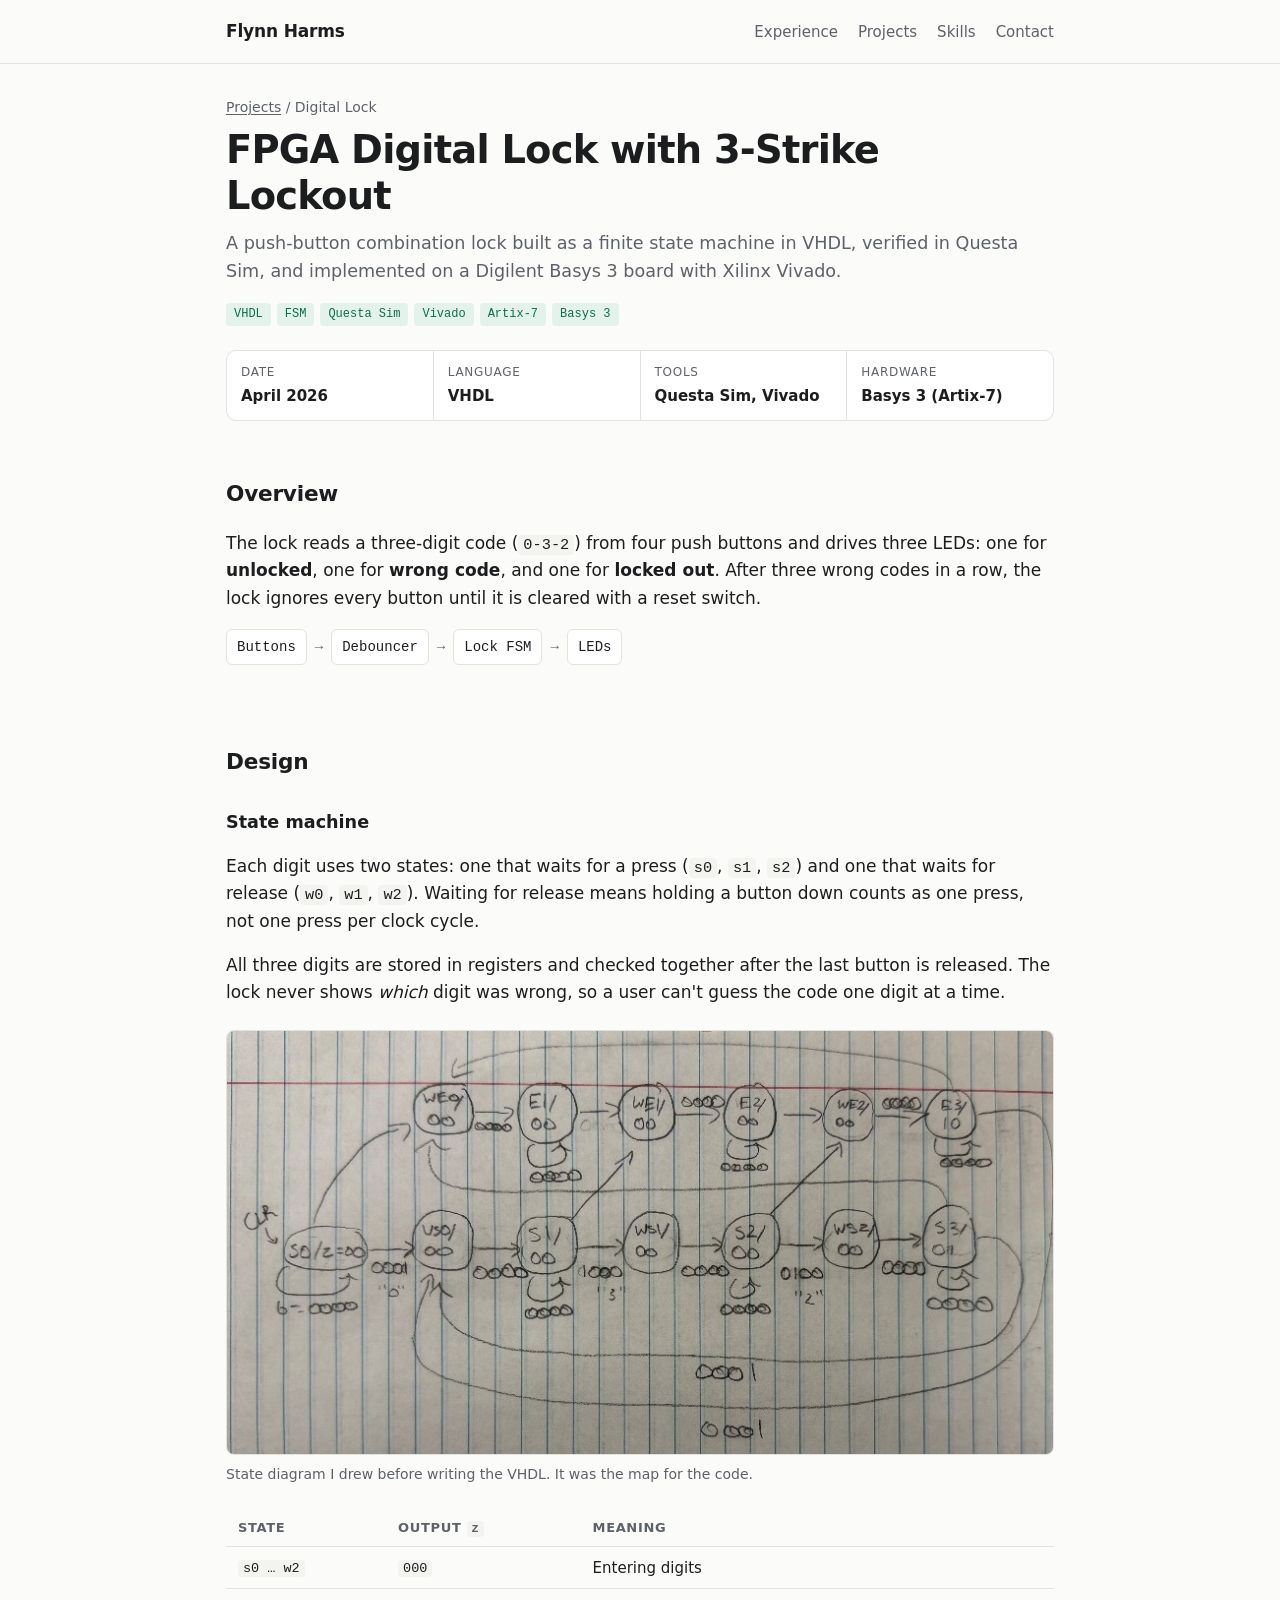
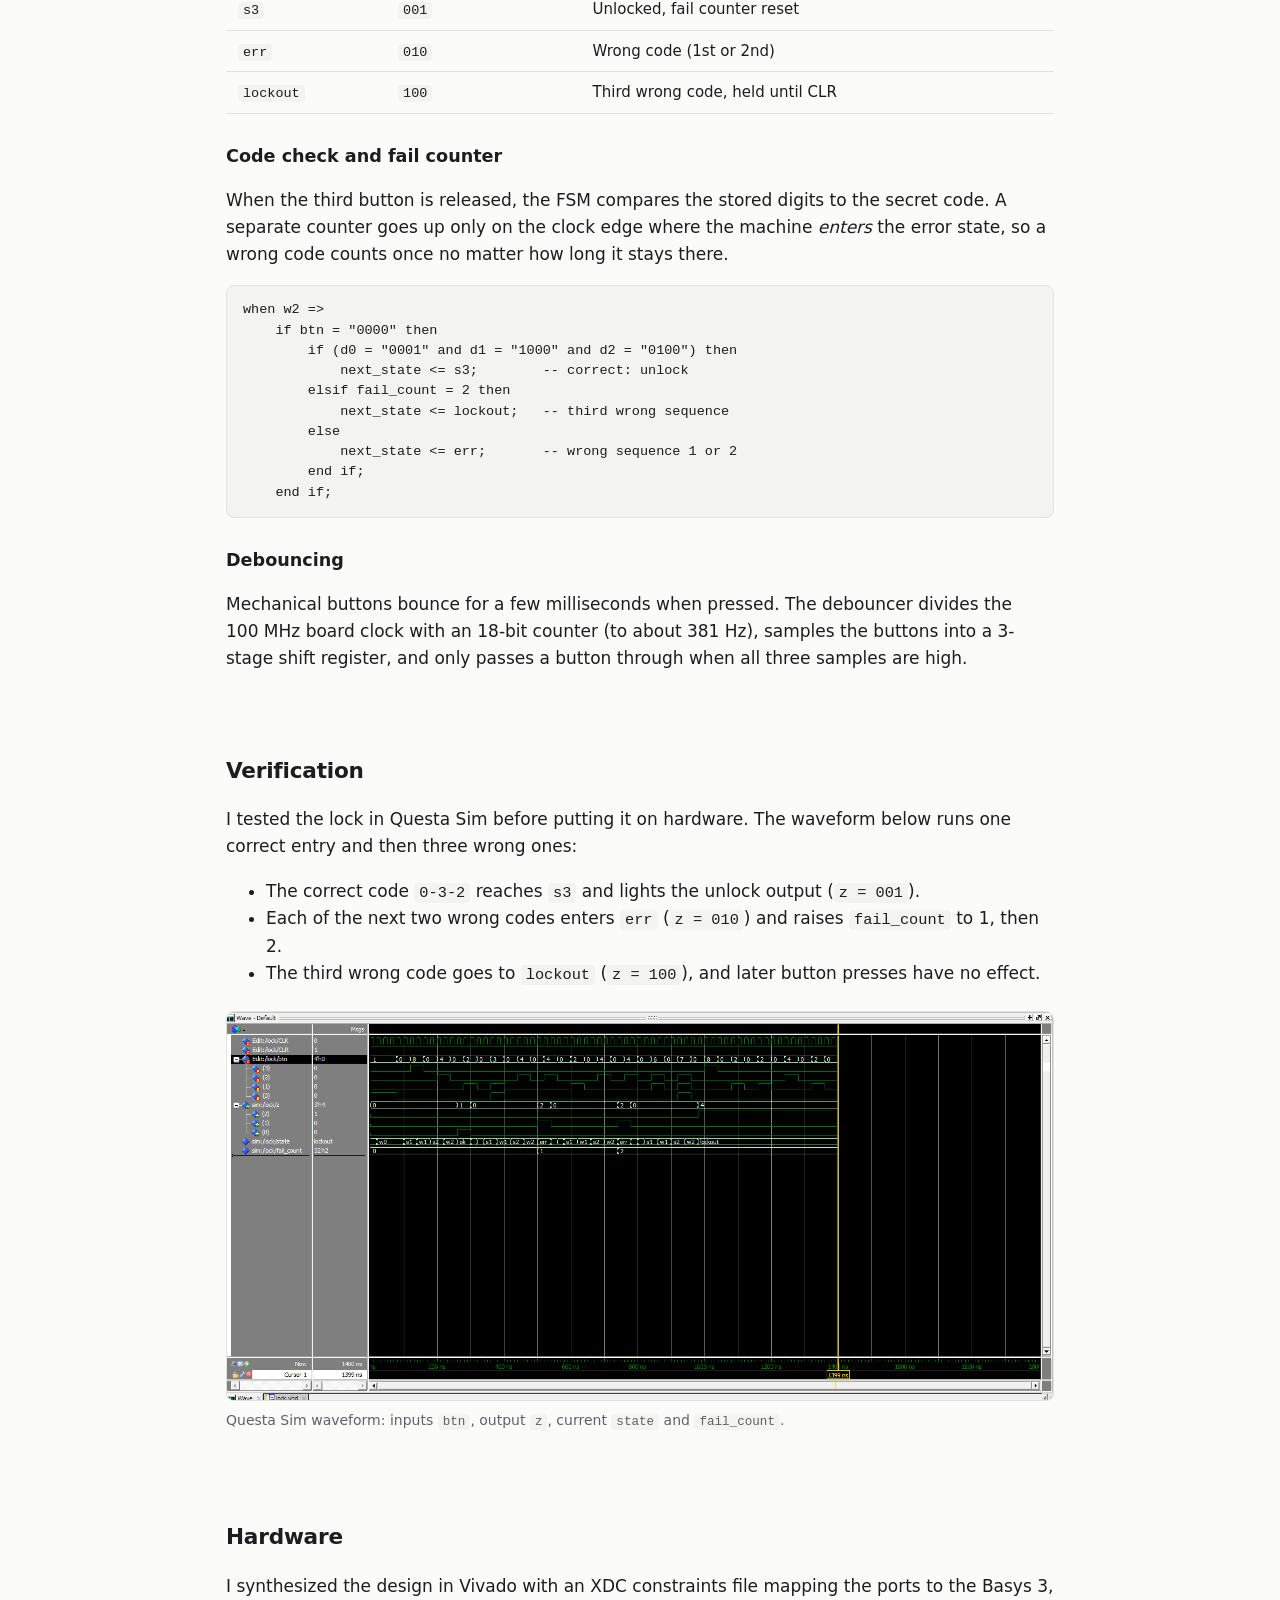
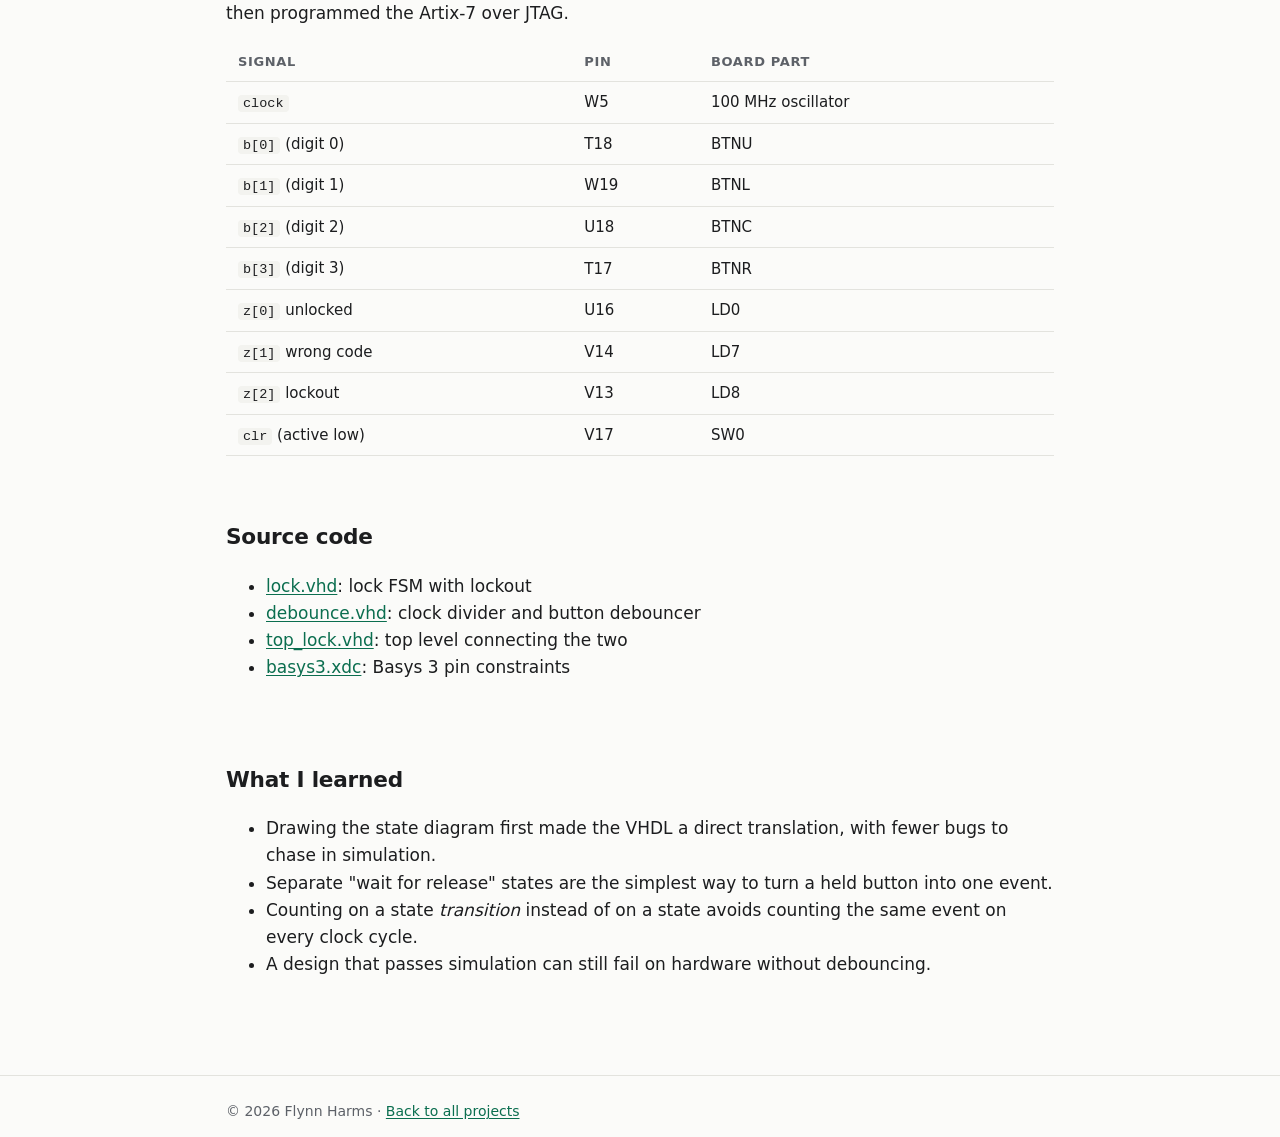
==== commit d6ce9c02: "Restore hand-drawn state diagram on lock page Swap the inline SVG diagram back to the original drawi" ====
--- a/projects/digital-lock/index.html
+++ b/projects/digital-lock/index.html
@@ -65,51 +65,8 @@
         The lock never shows <em>which</em> digit was wrong, so a user can't guess the code one digit at a time.
       </p>
       <figure>
-        <svg class="fsm" viewBox="0 0 870 370" role="img" aria-labelledby="fsm-title">
-          <title id="fsm-title">State diagram of the lock: s0, w0, s1, w1, s2 and w2 in a chain, then unlocked, error or lockout</title>
-          <defs>
-            <marker id="arrow" viewBox="0 0 10 10" refX="9" refY="5" markerWidth="7" markerHeight="7" orient="auto-start-reverse">
-              <path d="M0,0 L10,5 L0,10 z" fill="currentColor"/>
-            </marker>
-          </defs>
-          <g class="edges" marker-end="url(#arrow)">
-            <path d="M14,180 H52"/>
-            <path d="M106,180 H156"/><path d="M210,180 H260"/><path d="M314,180 H364"/>
-            <path d="M418,180 H468"/><path d="M522,180 H572"/>
-            <path d="M622,166 L748,82"/>
-            <path d="M626,180 H740"/>
-            <path d="M622,194 L748,278"/>
-            <path d="M780,22 V10 H80 V152"/>
-            <path d="M780,338 V354 H80 V208"/>
-            <path d="M816,166 C850,146 850,214 816,194"/>
-          </g>
-          <g class="labels">
-            <text x="24" y="170">CLR</text>
-            <text x="131" y="170">press</text><text x="235" y="170">release</text>
-            <text x="339" y="170">press</text><text x="443" y="170">release</text>
-            <text x="547" y="170">press</text>
-            <text x="652" y="108" text-anchor="start">code = 0-3-2</text>
-            <text x="683" y="172">3rd wrong</text>
-            <text x="652" y="262" text-anchor="start">1st or 2nd wrong</text>
-            <text x="430" y="26">any press: start over</text>
-            <text x="430" y="346">any press: try again</text>
-            <text x="840" y="234">stays</text>
-          </g>
-          <g class="nodes">
-            <circle cx="80" cy="180" r="26"/><circle cx="184" cy="180" r="26"/><circle cx="288" cy="180" r="26"/>
-            <circle cx="392" cy="180" r="26"/><circle cx="496" cy="180" r="26"/><circle cx="600" cy="180" r="26"/>
-            <circle class="out" cx="780" cy="60" r="38"/><circle class="out" cx="780" cy="180" r="38"/><circle class="out" cx="780" cy="300" r="38"/>
-          </g>
-          <g class="names">
-            <text x="80" y="185">s0</text><text x="184" y="185">w0</text><text x="288" y="185">s1</text>
-            <text x="392" y="185">w1</text><text x="496" y="185">s2</text><text x="600" y="185">w2</text>
-            <text x="780" y="56">s3</text><text x="780" y="176">lockout</text><text x="780" y="296">err</text>
-          </g>
-          <g class="outputs">
-            <text x="780" y="74">z=001</text><text x="780" y="194">z=100</text><text x="780" y="314">z=010</text>
-          </g>
-        </svg>
-        <figcaption>State diagram. Entry states output <code>z = 000</code>; the three end states each light one LED.</figcaption>
+        <img src="img/state-diagram.jpg" alt="Hand-drawn state diagram of the digital lock" loading="lazy">
+        <figcaption>State diagram I drew before writing the VHDL. It was the map for the code.</figcaption>
       </figure>
 
       <div class="scroll-x">
--- a/assets/style.css
+++ b/assets/style.css
@@ -157,12 +157,3 @@
 .edu p { margin: 0 0 4px; }
 .edu .muted { color: var(--muted); }
 
-/* Inline state diagram */
-.fsm { width: 100%; height: auto; display: block; color: var(--text); background: var(--surface); border: 1px solid var(--line); border-radius: 8px; padding: 8px; }
-.fsm .edges path { fill: none; stroke: currentColor; stroke-width: 1.5; }
-.fsm .nodes circle { fill: var(--surface); stroke: currentColor; stroke-width: 1.5; }
-.fsm .nodes circle.out { fill: var(--accent-soft); stroke: var(--accent); }
-.fsm text { font-family: var(--mono); fill: currentColor; text-anchor: middle; }
-.fsm .names text { font-size: 14px; font-weight: 600; }
-.fsm .outputs text { font-size: 11px; fill: var(--muted); }
-.fsm .labels text { font-size: 12px; fill: var(--muted); }
